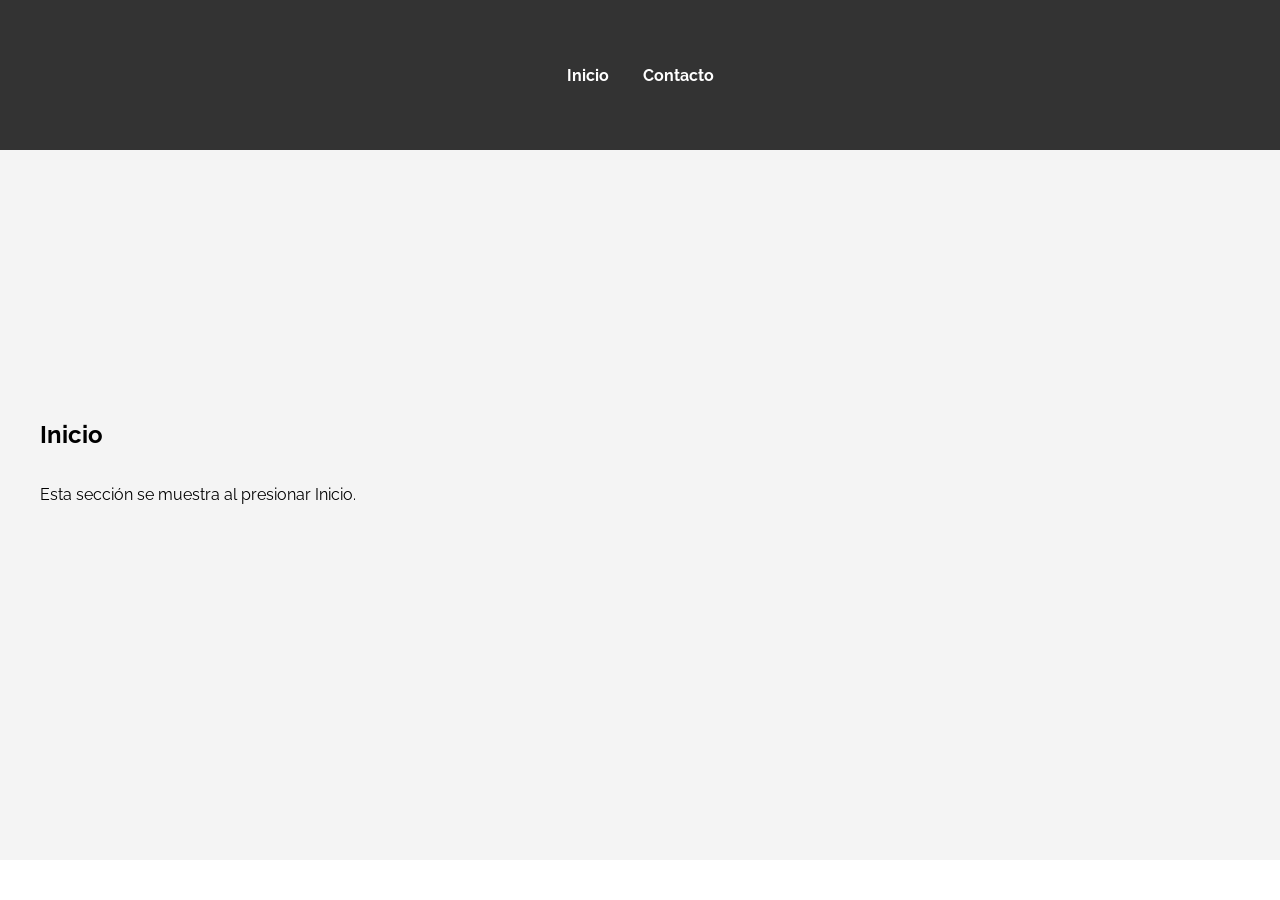
==== SitioWeb/index.html @ 712a7636 "se agregó una nueva carpeta para iniciar el sitio web. Además, también se creó dos archivos html de " ====
<!DOCTYPE html>
<html lang="en">
<head>
    <meta charset="UTF-8">
    <meta name="viewport" content="width=device-width, initial-scale=1.0">
    <link rel="stylesheet" href="styles.css">
    <link rel="preconnect" href="https://fonts.googleapis.com">
    <link rel="preconnect" href="https://fonts.gstatic.com" crossorigin>
    <link href="https://fonts.googleapis.com/css2?family=Raleway:ital,wght@0,100..900;1,100..900&display=swap" rel="stylesheet">
    <title>Document</title>
    <link rel="stylesheet" href="contacto.css">
</head>
<body>
    <header>
        <nav>
            <a href="#inicio">Inicio</a>
            <a href="contacto.html">Contacto</a>
        </nav>
    </header>
    <section id="inicio">
        <h1>Inicio</h1>
        <p>Esta sección se muestra al presionar Inicio.</p>
    </section>

</body>
</html>
---- SitioWeb/styles.css ----
html {
            scroll-behavior: smooth;
        }

        *{
            font-family: Raleway;
        }

        body {
            margin: 0;
            font-family: Arial, sans-serif;
            padding-top: 60px; 
        }

        header {
            position: fixed;
            top: 0;
            left: 0;
            width: 100%;
            height: 150px;
            background-color: #333;
            display: flex;
            align-items: center;
            justify-content: center;
            z-index: 1000; 
        }

        header a {
            color: white;
            text-decoration: none;
            margin: 0 15px;
            font-weight: bold;
        }

        header a:hover {
            color: #ff9900;
        }

        section {
            padding: 40px;
            height: 80vh; 
            display: flex;
            flex-direction: column;
            justify-content: center;
        }

        #inicio { background-color: #f4f4f4; }
---- SitioWeb/contacto.css ----
html {
            scroll-behavior: smooth;
        }

        *{
            font-family: Raleway;
        }
        
        body {
            margin: 0;
            font-family: Arial, sans-serif;
            padding-top: 60px; 
        }

        header {
            position: fixed;
            top: 0;
            left: 0;
            width: 100%;
            height: 150px;
            background-color: #333;
            display: flex;
            align-items: center;
            justify-content: center;
            z-index: 1000; 
        }

        header a {
            color: white;
            text-decoration: none;
            margin: 0 15px;
            font-weight: bold;
        }

        header a:hover {
            color: #ff9900;
        }

        section {
            padding: 40px;
            height: 80vh; 
            display: flex;
            flex-direction: column;
            justify-content: center;
        }

        #contacto { background-color: #d1d1d1; }
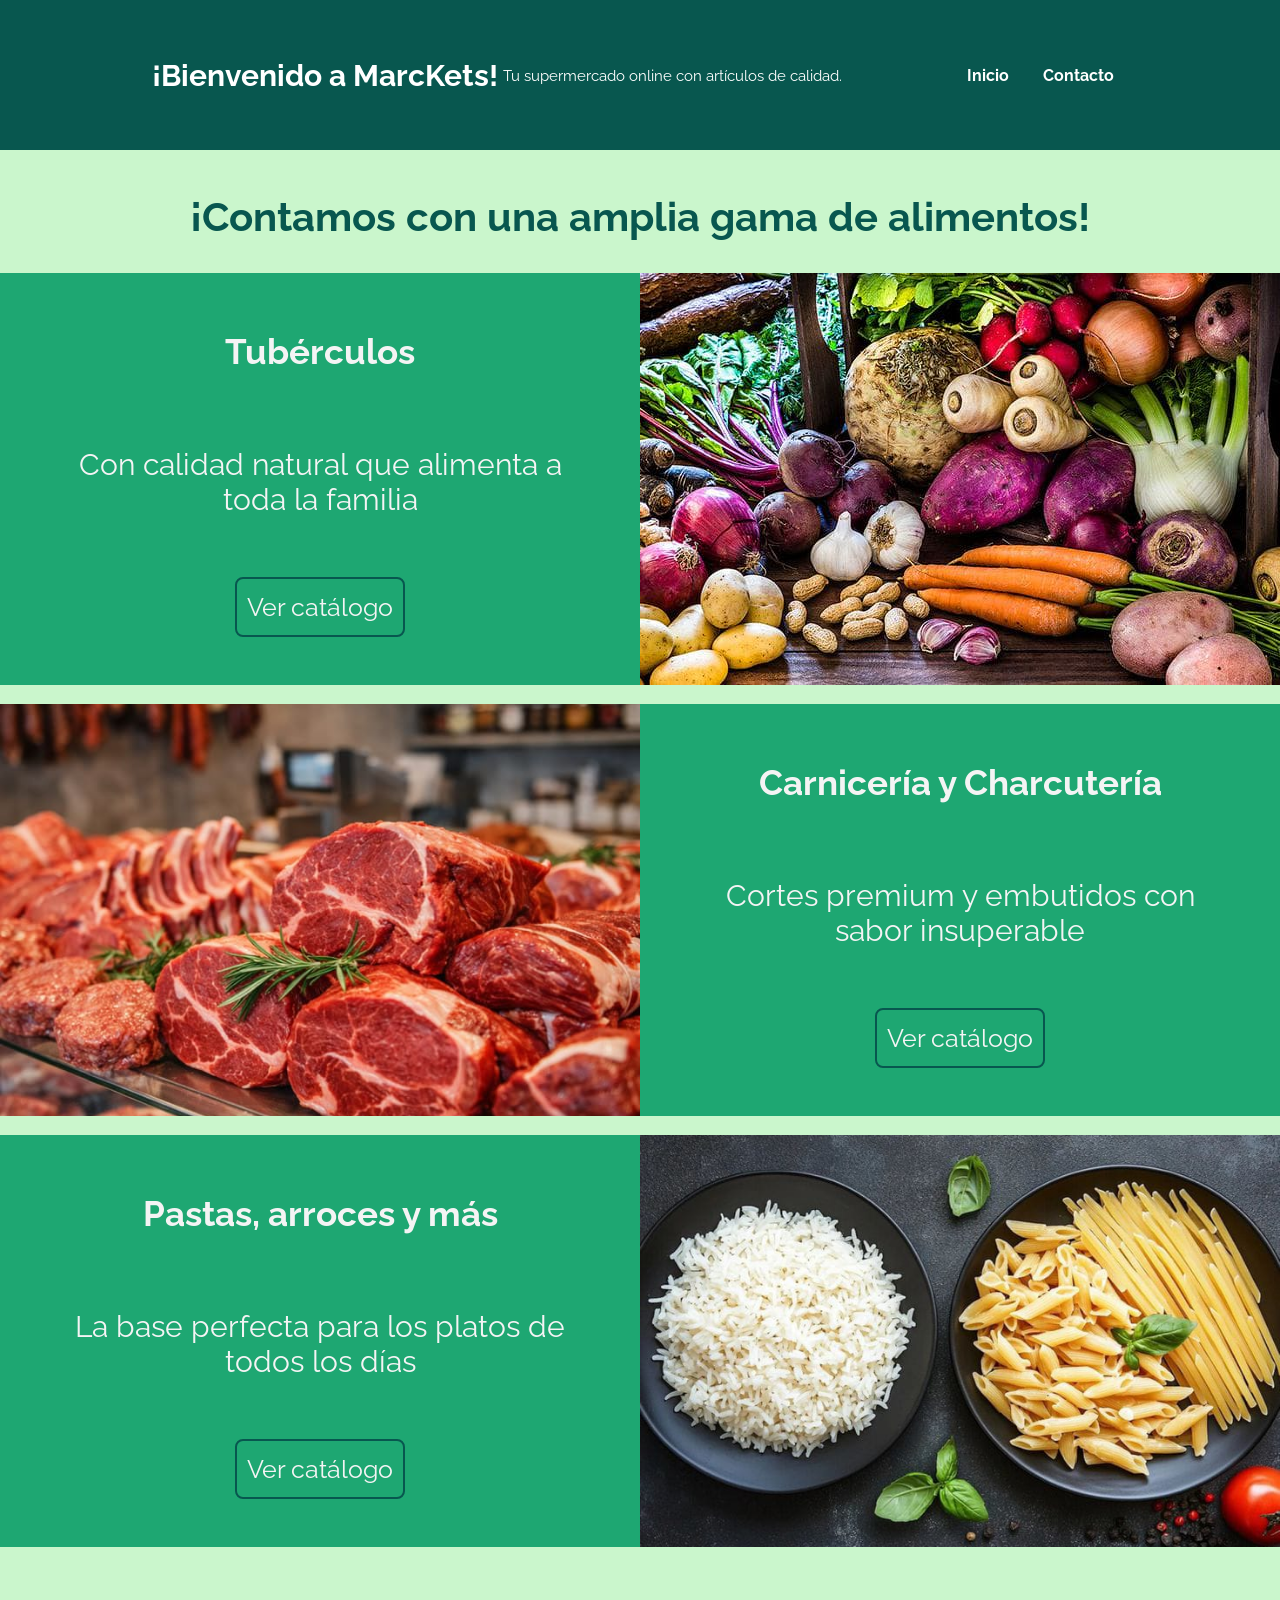
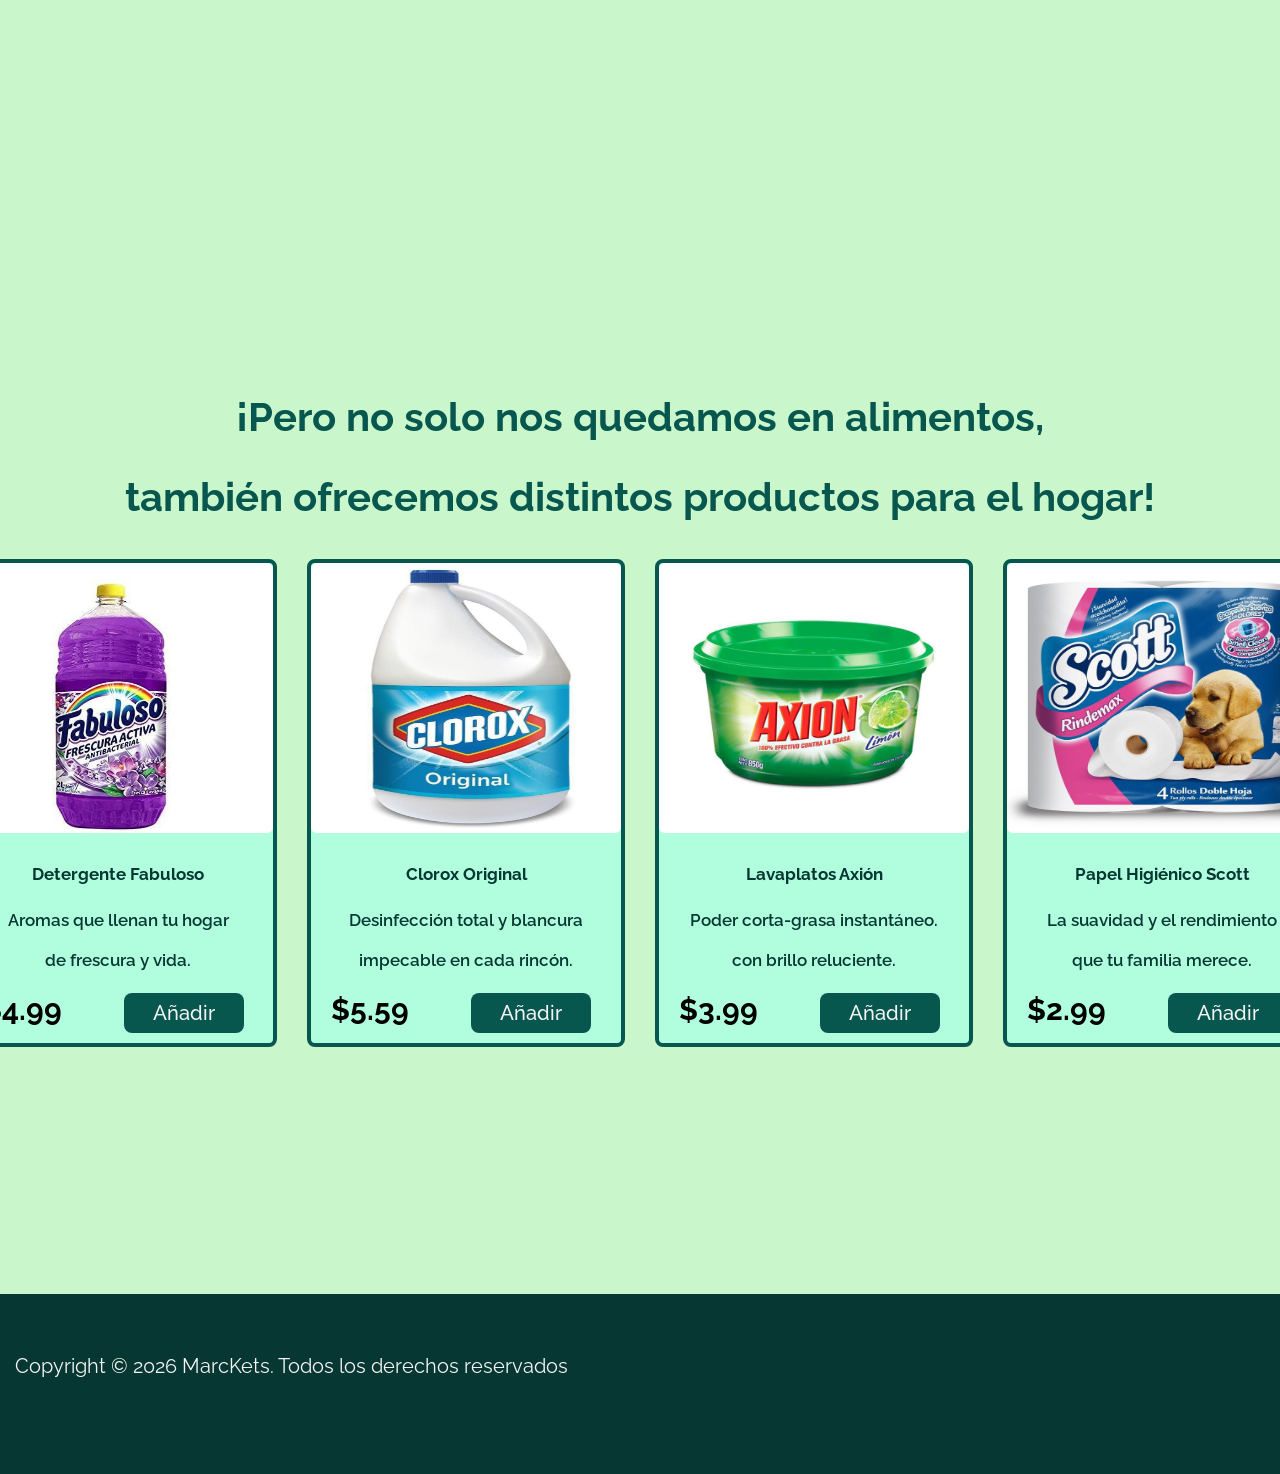
==== commit da811aa9: "se creó un home page con imágenes, botones y otros distintos tipos de etiquetas semánticas de html5," ====
--- a/SitioWeb/index.html
+++ b/SitioWeb/index.html
@@ -7,20 +7,126 @@
     <link rel="preconnect" href="https://fonts.googleapis.com">
     <link rel="preconnect" href="https://fonts.gstatic.com" crossorigin>
     <link href="https://fonts.googleapis.com/css2?family=Raleway:ital,wght@0,100..900;1,100..900&display=swap" rel="stylesheet">
-    <title>Document</title>
-    <link rel="stylesheet" href="contacto.css">
+    <title>MarcKets</title>
 </head>
 <body>
     <header>
+        <div class="title">
+            <h1>¡Bienvenido a MarcKets!</h1>
+            <span id="subtitle">Tu supermercado online con artículos de calidad.</span>
+        </div>
         <nav>
             <a href="#inicio">Inicio</a>
             <a href="contacto.html">Contacto</a>
         </nav>
     </header>
     <section id="inicio">
-        <h1>Inicio</h1>
-        <p>Esta sección se muestra al presionar Inicio.</p>
+        <h2>¡Contamos con una amplia gama de alimentos!</h2>
+        <div class="container">
+            <div class="text">
+                <h3>Tubérculos</h3>
+                <p>Con calidad natural que alimenta a toda la familia</p>
+                <button>Ver catálogo</button>
+            </div>
+            <div>
+                <img class="img" src="tuberculos.jpg" alt="tuberculos">
+            </div>
+        </div>
+        <br>
+        <div class="container">
+            <div>
+                <img class="img" src="tcharcuteria.jpg" alt="charcuteria">
+            </div>
+            <div class="text" id="text2">
+                <h3>Carnicería y Charcutería</h3>
+                <p>Cortes premium y embutidos con sabor insuperable</p>
+                <button>Ver catálogo</button>
+            </div>
+        </div>
+        <br>
+        <div class="container">
+            <div class="text">
+                <h3>Pastas, arroces y más</h3>
+                <p>La base perfecta para los platos de todos los días</p>
+                <button>Ver catálogo</button>
+            </div>
+            <div>
+                <img class="img" src="tpastayarroz.jpg" alt="pasta y arroz">
+            </div>
+        </div>
     </section>
-
+    <h2>¡Pero no solo nos quedamos en alimentos,</h2>
+    <h2 > también ofrecemos distintos productos para el hogar!</h2>
+    <section class="sec2">
+        <div class="container-art">
+            <article>
+                <div>
+                    <img class="img-art" src="udetergente.jpg" alt="detergente">
+                </div>
+                <div class="text-art">
+                    <h4>Detergente Fabuloso</h4>
+                    <p>Aromas que llenan tu hogar</p>
+                    <p id="espacio"> de frescura y vida.</p>
+                </div>
+                <div class="bottom">
+                    <span>$4.99</span>
+                    <button class="boton">Añadir</button>
+                </div>
+            </article>
+        </div>
+        <div class="container-art">
+            <article>
+                <div>
+                    <img class="img-art" src="ucloro.jpg" alt="cloro">
+                </div>
+                <div class="text-art">
+                    <h4>Clorox Original</h4>
+                    <p>Desinfección total y blancura</p>
+                    <p id="espacio">impecable en cada rincón.</p>
+                </div>
+                <div class="bottom">
+                    <span>$5.59</span>
+                    <button class="boton">Añadir</button>
+                </div>
+            </article>
+        </div>
+         <div class="container-art">
+            <article>
+                <div>
+                    <img class="img-art" src="ulavaplatos.jpg" alt="lavaplatos">
+                </div>
+                <div class="text-art">
+                    <h4>Lavaplatos Axión</h4>
+                    <p>Poder corta-grasa instantáneo.</p>
+                    <p id="espacio">con brillo reluciente.</p>
+                </div>
+                <div class="bottom">
+                    <span>$3.99</span>
+                    <button class="boton">Añadir</button>
+                </div>
+            </article>
+        </div>
+        <div class="container-art">
+            <article>
+                <div>
+                    <img class="img-art" src="upapel.jpg" alt="papel">
+                </div>
+                <div class="text-art">
+                    <h4>Papel Higiénico Scott</h4>
+                    <p>La suavidad y el rendimiento</p>
+                    <p id="espacio">que tu familia merece.</p>
+                </div>
+                <div class="bottom">
+                    <span>$2.99</span>
+                    <button class="boton">Añadir</button>
+                </div>
+            </article>
+        </div>   
+    </section>
+    <div id="footer">
+        <footer>
+            <p id="text-footer">Copyright © 2026 MarcKets. Todos los derechos reservados</p>
+        </footer>
+    </div>
 </body>
 </html>
--- a/SitioWeb/styles.css
+++ b/SitioWeb/styles.css
@@ -8,8 +8,9 @@
 
         body {
             margin: 0;
-            font-family: Arial, sans-serif;
-            padding-top: 60px; 
+            padding-top: 0px;
+            height: 300vh;
+            background-color: #caf6cc;
         }
 
         header {
@@ -18,11 +19,25 @@
             left: 0;
             width: 100%;
             height: 150px;
-            background-color: #333;
-            display: flex;
-            align-items: center;
-            justify-content: center;
-            z-index: 1000; 
+            background-color: #08574f;
+            display: flex;
+            align-items: center;
+            justify-content: center;
+            z-index: 1000;
+        }
+
+        .title{
+            color : white;
+            font-size: 15px;
+            width: 800px;
+            display: inline-flex;
+            flex-direction: row;
+        }
+
+        #subtitle{
+            padding-top: 30px;
+            padding-left: 5px;
+            font-size:bold;
         }
 
         header a {
@@ -33,15 +48,165 @@
         }
 
         header a:hover {
-            color: #ff9900;
-        }
-
-        section {
-            padding: 40px;
-            height: 80vh; 
-            display: flex;
+            color: #caf6cc;
+        }
+
+        section{
+            padding-top: 160px;
+            width: 100%;
+            height: 200vh;
+            background-color: #caf6cc;
+        }
+
+         h2{
+            display: flex;
+            justify-content: center;
+            align-items: center;
+            font-size: 40px;
+            color:#08574f;
+        }
+
+        .container{
+            background-color: #1ea772;
+            display: grid;
+            grid-template-columns: repeat(2, 1fr);
+            width: 100%;
+            height: 412px;
+        }
+
+        .img{
+            width: 100%;
+            height: 412px;
+            object-fit: cover;
+        }
+
+        .text{
+            display: flex;
+            justify-content: center;
+            align-items: center;
             flex-direction: column;
-            justify-content: center;
-        }
-
-        #inicio { background-color: #f4f4f4; }+            padding-bottom: 50px;
+            font-size: 30px;
+            gap: 10px;
+            color: #f4f4f4;
+        }
+
+        .text h3{
+            font-weight: 700;
+            padding-top: 20px;
+        }
+
+        .text p{
+            text-align: center;
+            max-width: 500px;
+            font-weight: 400;
+            padding-bottom: 20px;
+        }
+
+        button{
+            background-color:#1ea772;
+            border:#08574f 2.5px solid;
+            border-radius: 8px;
+            width: 170px;
+            height: 60px;
+            color: #f4f4f4;
+            font-size: 25px;
+        }
+
+        button:hover{
+            background-color: #1c9365;
+            cursor: pointer;
+            transition: all .3s;
+        }
+
+        .sec2{
+            padding-top: 0px;
+            width: 100%;
+            height: 80vh;
+            background-color: #caf6cc;
+            display: flex;
+            justify-content: center;
+            flex-direction: row;
+        }
+
+        .container-art{margin-top: 5px}
+
+        .img-art{
+            width: 310px;
+            height: 270px;
+            border-radius: 6px;
+        }
+
+        article{
+            margin-left: 15px;
+            margin-right: 15px;
+            max-width: 310px;
+            max-height: 500px;
+            border: #08574f 4px solid;
+            border-radius: 8px;
+            background-color: #aeffe0e6;
+        }
+
+        article:hover{
+            background-color: #aeffe0e6;
+            cursor: pointer;
+            box-shadow: 0 0 3px 3px #16a395dd;
+            transition: all .2s;
+        }
+
+        .text-art{
+            display: flex;
+            justify-content: center;
+            align-items: center;
+            flex-wrap: wrap;
+            margin-top: 5px;
+            font-size: 17px;
+            color: #063732;
+        }
+
+        .text-art h4{
+            font-weight: bold;
+        }
+
+        .text-art p{
+            margin-top: 3px;
+            font-weight: 600;
+        }
+
+        #espacio{
+            margin-top: 3px;
+            padding-bottom: 5px;
+        }
+
+        .bottom{
+            padding-left: 20px;
+            padding-bottom: 10px;
+            font-size: 30px;
+            font-weight: bold;
+        }
+
+        .boton{
+            margin-left: 55px;
+            max-width: 120px;
+            max-height: 40px ;
+            font-size: 20px;
+            font-weight: 500;
+            background-color: #08574f;
+            border: none;
+        }
+
+        .boton:hover{
+            background-color: #063732;
+        }
+
+        #footer{
+            background-color: #063732;
+            height: 20vh;
+        }
+
+        #text-footer{
+            padding-top: 60px;
+            padding-left: 15px;
+            font-size: 20px;
+            color: #f4f4f4;
+        }
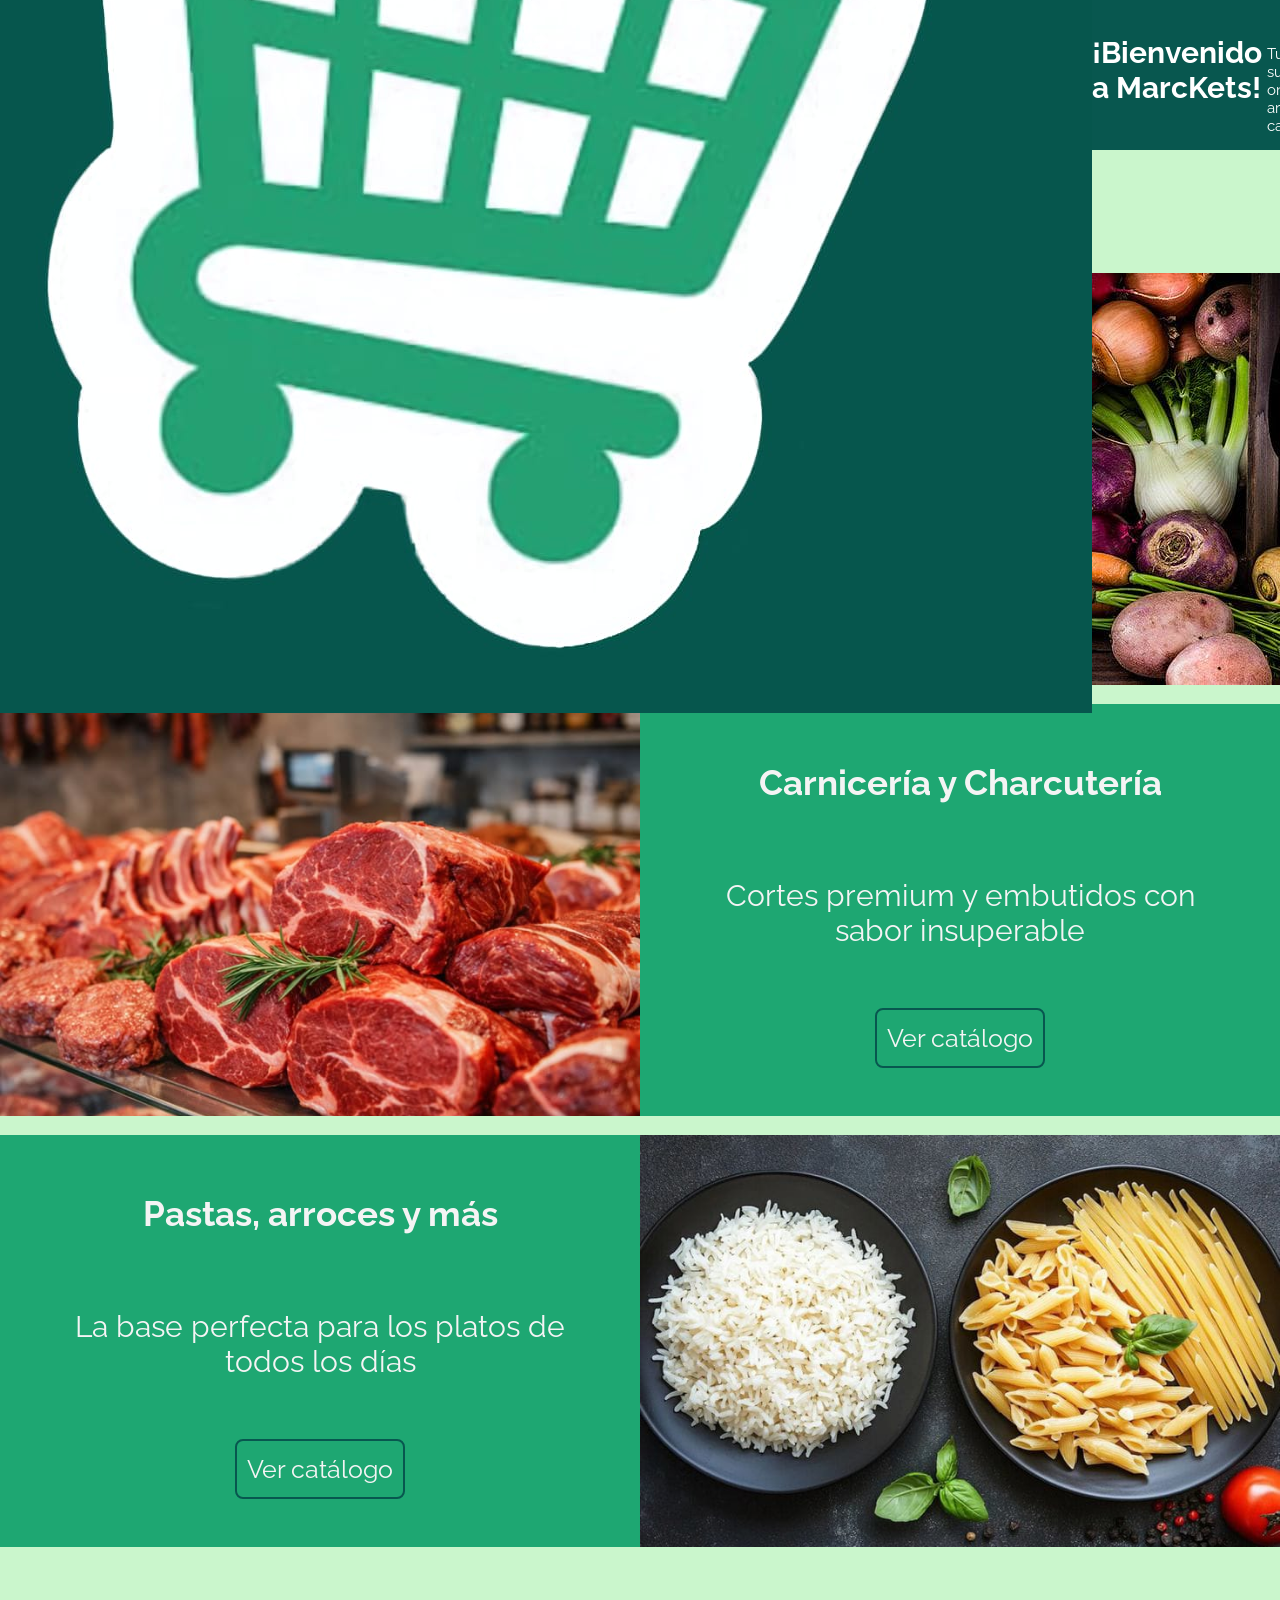
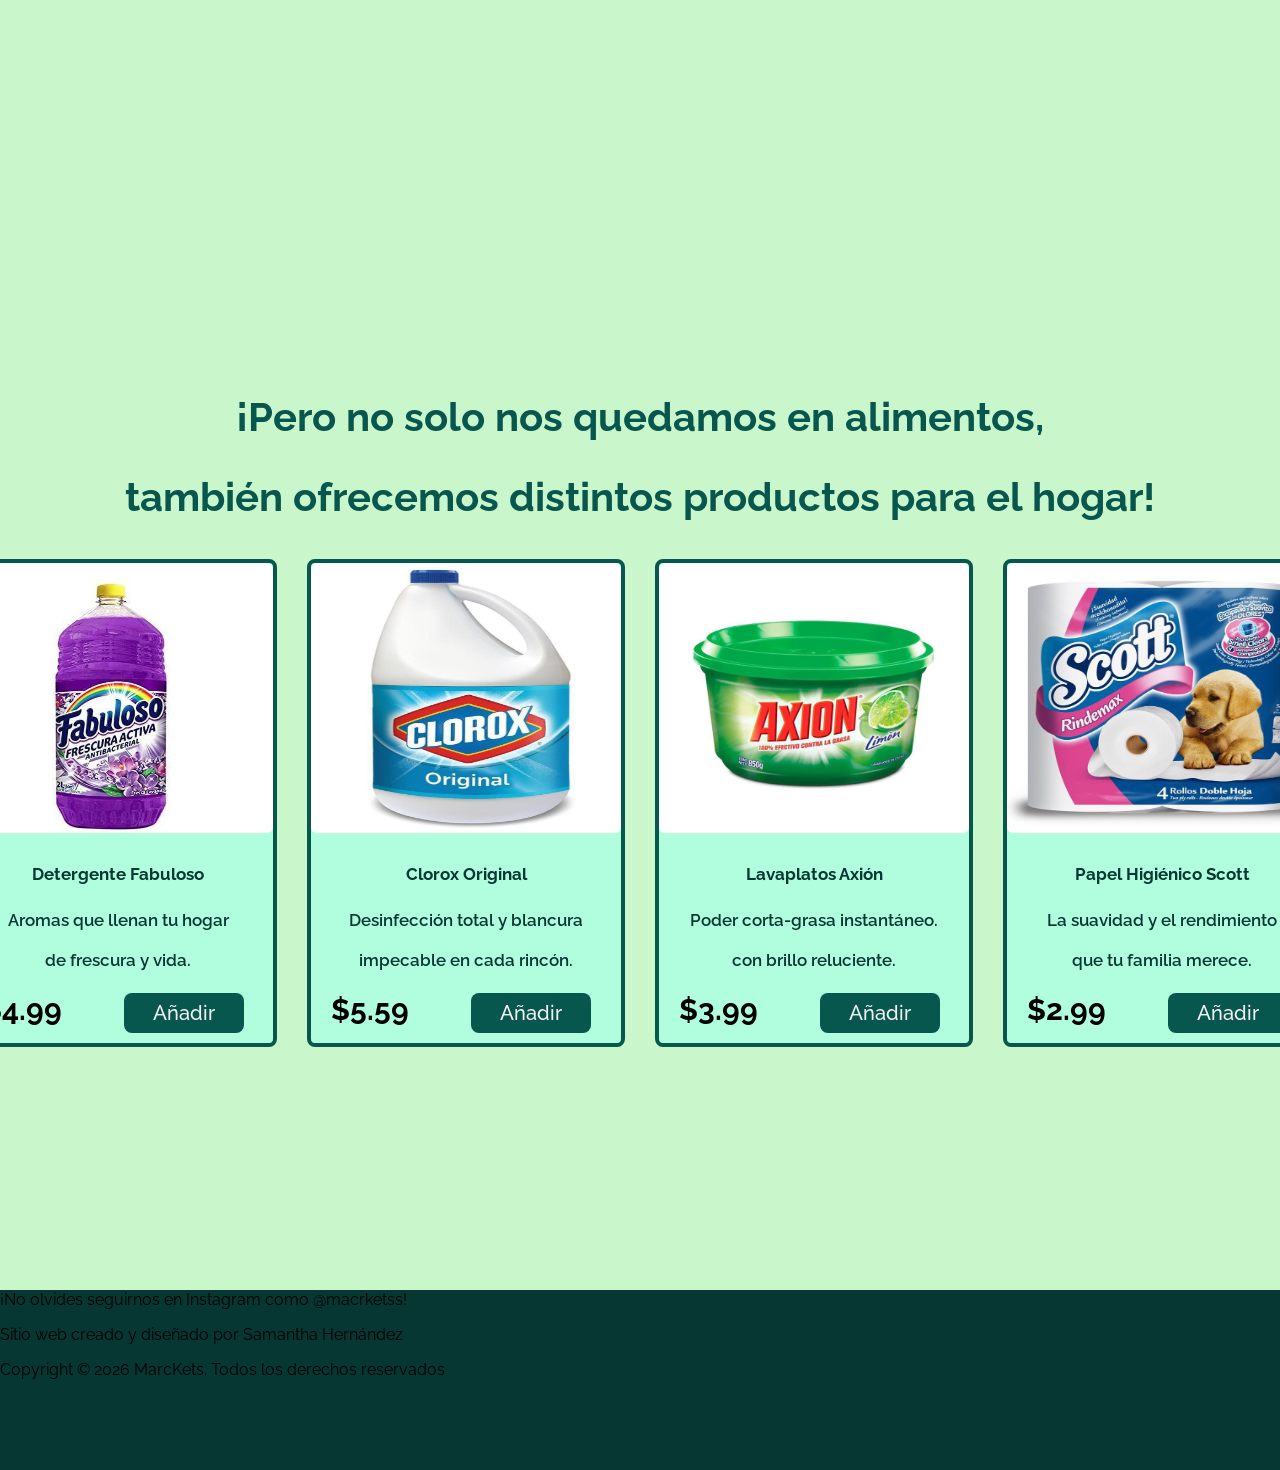
==== commit e7272b70: "se agregó un contact me en html justo a su css y otro archivo html para describir una de los catálog" ====
--- a/SitioWeb/index.html
+++ b/SitioWeb/index.html
@@ -7,10 +7,15 @@
     <link rel="preconnect" href="https://fonts.googleapis.com">
     <link rel="preconnect" href="https://fonts.gstatic.com" crossorigin>
     <link href="https://fonts.googleapis.com/css2?family=Raleway:ital,wght@0,100..900;1,100..900&display=swap" rel="stylesheet">
+    <link rel="icon" type="image/png" href="logo.png">
+    <link rel="stylesheet" href="img.jpg/">
     <title>MarcKets</title>
 </head>
 <body>
     <header>
+        <div>
+            <img class="logo" src="logo.png" alt="logo">
+        </div>
         <div class="title">
             <h1>¡Bienvenido a MarcKets!</h1>
             <span id="subtitle">Tu supermercado online con artículos de calidad.</span>
@@ -26,16 +31,16 @@
             <div class="text">
                 <h3>Tubérculos</h3>
                 <p>Con calidad natural que alimenta a toda la familia</p>
-                <button>Ver catálogo</button>
+                <a id="catalogo" href="tuberculos.html">Ver catálogo</a>
             </div>
             <div>
-                <img class="img" src="tuberculos.jpg" alt="tuberculos">
+                <img class="img" src="img.jpg/tuberculos.jpg" alt="tuberculos">
             </div>
         </div>
         <br>
         <div class="container">
             <div>
-                <img class="img" src="tcharcuteria.jpg" alt="charcuteria">
+                <img class="img" src="img.jpg/tcharcuteria.jpg" alt="charcuteria">
             </div>
             <div class="text" id="text2">
                 <h3>Carnicería y Charcutería</h3>
@@ -51,7 +56,7 @@
                 <button>Ver catálogo</button>
             </div>
             <div>
-                <img class="img" src="tpastayarroz.jpg" alt="pasta y arroz">
+                <img class="img" src="img.jpg/tpastayarroz.jpg" alt="pasta y arroz">
             </div>
         </div>
     </section>
@@ -61,7 +66,7 @@
         <div class="container-art">
             <article>
                 <div>
-                    <img class="img-art" src="udetergente.jpg" alt="detergente">
+                    <img class="img-art" src="img.jpg/udetergente.jpg" alt="detergente">
                 </div>
                 <div class="text-art">
                     <h4>Detergente Fabuloso</h4>
@@ -77,7 +82,7 @@
         <div class="container-art">
             <article>
                 <div>
-                    <img class="img-art" src="ucloro.jpg" alt="cloro">
+                    <img class="img-art" src="img.jpg/ucloro.jpg" alt="cloro">
                 </div>
                 <div class="text-art">
                     <h4>Clorox Original</h4>
@@ -93,7 +98,7 @@
          <div class="container-art">
             <article>
                 <div>
-                    <img class="img-art" src="ulavaplatos.jpg" alt="lavaplatos">
+                    <img class="img-art" src="img.jpg/ulavaplatos.jpg" alt="lavaplatos">
                 </div>
                 <div class="text-art">
                     <h4>Lavaplatos Axión</h4>
@@ -109,7 +114,7 @@
         <div class="container-art">
             <article>
                 <div>
-                    <img class="img-art" src="upapel.jpg" alt="papel">
+                    <img class="img-art" src="img.jpg/upapel.jpg" alt="papel">
                 </div>
                 <div class="text-art">
                     <h4>Papel Higiénico Scott</h4>
@@ -125,7 +130,9 @@
     </section>
     <div id="footer">
         <footer>
-            <p id="text-footer">Copyright © 2026 MarcKets. Todos los derechos reservados</p>
+            <p class="text-footer">¡No olvides seguirnos en Instagram como @macrketss!</p>
+            <span class="text-footer">Sitio web creado y diseñado por Samantha Hernández</span>
+            <p id="copyright">Copyright © 2026 MarcKets. Todos los derechos reservados</p>
         </footer>
     </div>
 </body>
